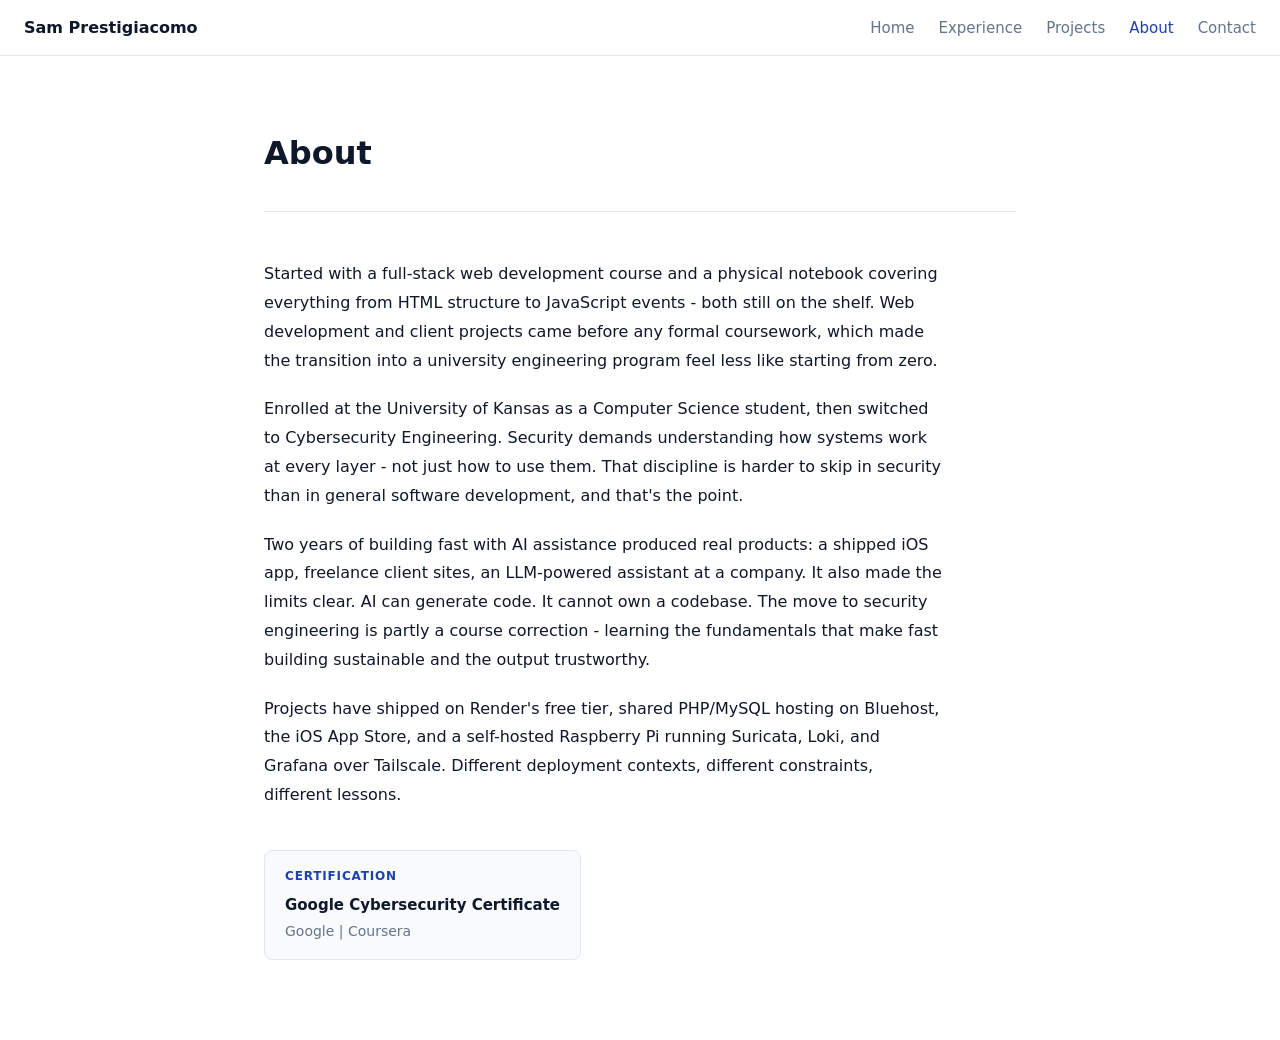
==== about.html @ 347fea8e "Initial commit on personal website" ====
<!DOCTYPE html>
<html lang="en">
<head>
  <meta charset="UTF-8">
  <meta name="viewport" content="width=device-width, initial-scale=1.0">
  <title>About - Sam Prestigiacomo</title>
  <link rel="stylesheet" href="styles.css">
</head>
<body>

  <nav>
    <a href="index.html" class="nav-brand">Sam Prestigiacomo</a>
    <ul class="nav-links">
      <li><a href="index.html">Home</a></li>
      <li><a href="experience.html">Experience</a></li>
      <li><a href="projects.html">Projects</a></li>
      <li><a href="about.html">About</a></li>
      <li><a href="contact.html">Contact</a></li>
    </ul>
  </nav>

  <main>

    <div class="page-header">
      <h1>About</h1>
    </div>

    <div class="about-body">
      <p>Started with a full-stack web development course and a physical notebook covering everything from HTML structure to JavaScript events - both still on the shelf. Web development and client projects came before any formal coursework, which made the transition into a university engineering program feel less like starting from zero.</p>
      <p>Enrolled at the University of Kansas as a Computer Science student, then switched to Cybersecurity Engineering. Security demands understanding how systems work at every layer - not just how to use them. That discipline is harder to skip in security than in general software development, and that's the point.</p>
      <p>Two years of building fast with AI assistance produced real products: a shipped iOS app, freelance client sites, an LLM-powered assistant at a company. It also made the limits clear. AI can generate code. It cannot own a codebase. The move to security engineering is partly a course correction - learning the fundamentals that make fast building sustainable and the output trustworthy.</p>
      <p>Projects have shipped on Render's free tier, shared PHP/MySQL hosting on Bluehost, the iOS App Store, and a self-hosted Raspberry Pi running Suricata, Loki, and Grafana over Tailscale. Different deployment contexts, different constraints, different lessons.</p>
    </div>

    <div class="cert-card">
      <div class="cert-label">Certification</div>
      <div class="cert-name">Google Cybersecurity Certificate</div>
      <div class="cert-meta">Google | Coursera</div>
    </div>

  </main>

  <script src="main.js"></script>
</body>
</html>
---- styles.css ----
*, *::before, *::after {
  box-sizing: border-box;
  margin: 0;
  padding: 0;
}

:root {
  --bg: #ffffff;
  --bg-alt: #f8fafc;
  --text: #0f172a;
  --muted: #64748b;
  --accent: #1e40af;
  --badge-bg: #f1f5f9;
  --badge-text: #475569;
  --border: #e2e8f0;
  --font: system-ui, -apple-system, BlinkMacSystemFont, 'Segoe UI', Roboto, sans-serif;
}

body {
  font-family: var(--font);
  background: var(--bg);
  color: var(--text);
  line-height: 1.6;
}

/* ── NAV ── */

nav {
  position: sticky;
  top: 0;
  z-index: 100;
  background: var(--bg);
  border-bottom: 1px solid var(--border);
  padding: 0 1.5rem;
  display: flex;
  align-items: center;
  justify-content: space-between;
  min-height: 56px;
}

.nav-brand {
  font-weight: 700;
  font-size: 1rem;
  color: var(--text);
  text-decoration: none;
  white-space: nowrap;
  padding: 0.75rem 0;
}

.nav-links {
  display: flex;
  gap: 1.5rem;
  list-style: none;
}

.nav-links a {
  text-decoration: none;
  color: var(--muted);
  font-size: 0.9375rem;
  transition: color 0.15s;
}

.nav-links a:hover,
.nav-links a.active {
  color: var(--accent);
}

@media (max-width: 600px) {
  nav {
    flex-wrap: wrap;
    padding: 0.5rem 1rem;
    gap: 0;
  }

  .nav-brand {
    flex: 1 0 100%;
    padding: 0.375rem 0;
  }

  .nav-links {
    flex: 1 0 100%;
    gap: 0.875rem;
    padding-bottom: 0.5rem;
    flex-wrap: wrap;
  }

  .nav-links a {
    font-size: 0.875rem;
  }
}

/* ── LAYOUT ── */

main {
  max-width: 800px;
  margin: 0 auto;
  padding: 2rem 1.5rem 5rem;
}

/* ── HERO ── */

.hero {
  padding: 4rem 0 3.5rem;
}

.hero h1 {
  font-size: clamp(2rem, 5vw, 3rem);
  font-weight: 800;
  line-height: 1.15;
  margin-bottom: 0.75rem;
}

.hero .tagline {
  font-size: 1.125rem;
  color: var(--muted);
  margin-bottom: 1.75rem;
  max-width: 480px;
}

/* ── BUTTON ── */

.btn {
  display: inline-block;
  padding: 0.625rem 1.25rem;
  background: var(--accent);
  color: #fff;
  border-radius: 6px;
  text-decoration: none;
  font-size: 0.9375rem;
  font-weight: 600;
  transition: opacity 0.15s;
}

.btn:hover {
  opacity: 0.85;
}

/* ── SECTION LABEL ── */

.section-label {
  font-size: 0.75rem;
  font-weight: 700;
  text-transform: uppercase;
  letter-spacing: 0.07em;
  color: var(--muted);
  margin-bottom: 1rem;
}

/* ── HIGHLIGHT CARDS ── */

.cards {
  display: grid;
  grid-template-columns: repeat(auto-fill, minmax(220px, 1fr));
  gap: 1.25rem;
}

.card {
  border: 1px solid var(--border);
  border-radius: 8px;
  padding: 1.25rem;
  text-decoration: none;
  color: inherit;
  background: var(--bg);
  transition: border-color 0.15s, box-shadow 0.15s;
  display: flex;
  flex-direction: column;
  gap: 0.4rem;
}

.card:hover {
  border-color: var(--accent);
  box-shadow: 0 2px 10px rgba(30, 64, 175, 0.08);
}

.card-label {
  font-size: 0.75rem;
  text-transform: uppercase;
  letter-spacing: 0.06em;
  color: var(--accent);
  font-weight: 700;
}

.card h3 {
  font-size: 1rem;
  font-weight: 700;
}

.card p {
  font-size: 0.875rem;
  color: var(--muted);
  line-height: 1.5;
}

/* ── PAGE HEADER ── */

.page-header {
  padding: 2.5rem 0 2rem;
  border-bottom: 1px solid var(--border);
  margin-bottom: 3rem;
}

.page-header h1 {
  font-size: 2rem;
  font-weight: 800;
}

/* ── ENTRY ── */

.entry {
  margin-bottom: 3rem;
  padding-bottom: 3rem;
  border-bottom: 1px solid var(--border);
}

.entry:last-child {
  border-bottom: none;
  margin-bottom: 0;
  padding-bottom: 0;
}

.entry-title {
  font-size: 1.25rem;
  font-weight: 700;
  line-height: 1.3;
}

.entry-title-row {
  display: flex;
  align-items: center;
  flex-wrap: wrap;
  gap: 0.625rem;
  margin-bottom: 0.2rem;
}

.entry-org {
  font-size: 1rem;
  color: var(--accent);
  font-weight: 600;
  margin-bottom: 0.15rem;
}

.entry-meta {
  font-size: 0.875rem;
  color: var(--muted);
  margin-bottom: 1rem;
}

.entry-summary {
  color: var(--muted);
  margin-bottom: 1rem;
  line-height: 1.65;
}

/* ── BADGES ── */

.badges {
  display: flex;
  flex-wrap: wrap;
  gap: 0.375rem;
  margin-bottom: 1.125rem;
}

.badge {
  background: var(--badge-bg);
  color: var(--badge-text);
  font-size: 0.8125rem;
  padding: 0.2rem 0.625rem;
  border-radius: 999px;
  font-weight: 500;
  line-height: 1.6;
}

.badge-status {
  background: #dcfce7;
  color: #166534;
}

/* ── HIGHLIGHTS ── */

ul.highlights {
  padding-left: 1.25rem;
  margin-bottom: 1.25rem;
  display: flex;
  flex-direction: column;
  gap: 0.5rem;
}

ul.highlights li {
  font-size: 0.9375rem;
  line-height: 1.6;
}

/* ── DEEP DIVE ── */

details {
  border: 1px solid var(--border);
  border-radius: 6px;
  overflow: hidden;
}

details summary {
  cursor: pointer;
  padding: 0.75rem 1rem;
  font-weight: 600;
  font-size: 0.9375rem;
  background: var(--bg-alt);
  user-select: none;
  list-style: none;
  display: flex;
  align-items: center;
  gap: 0.5rem;
}

details summary::-webkit-details-marker {
  display: none;
}

details summary::before {
  content: '+';
  font-size: 1.125rem;
  color: var(--accent);
  font-weight: 700;
  width: 1rem;
  text-align: center;
  flex-shrink: 0;
}

details[open] summary::before {
  content: '-';
}

.details-body {
  padding: 1.25rem;
  font-size: 0.9375rem;
  line-height: 1.75;
  color: var(--muted);
  border-top: 1px solid var(--border);
}

.details-body p + p {
  margin-top: 0.875rem;
}

.details-body h4 {
  font-size: 0.875rem;
  font-weight: 700;
  color: var(--text);
  margin-top: 1.125rem;
  margin-bottom: 0.375rem;
}

.details-body h4:first-child {
  margin-top: 0;
}

/* ── ABOUT ── */

.about-body {
  display: flex;
  flex-direction: column;
  gap: 1.25rem;
  max-width: 680px;
}

.about-body p {
  font-size: 1rem;
  line-height: 1.8;
  color: var(--text);
}

.cert-card {
  margin-top: 2.5rem;
  border: 1px solid var(--border);
  border-radius: 8px;
  padding: 1rem 1.25rem;
  background: var(--bg-alt);
  display: inline-flex;
  flex-direction: column;
  gap: 0.2rem;
}

.cert-label {
  font-size: 0.75rem;
  font-weight: 700;
  text-transform: uppercase;
  letter-spacing: 0.07em;
  color: var(--accent);
  margin-bottom: 0.25rem;
}

.cert-name {
  font-weight: 700;
  font-size: 0.9375rem;
  color: var(--text);
}

.cert-meta {
  font-size: 0.875rem;
  color: var(--muted);
}

/* ── CONTACT ── */

.contact-intro {
  font-size: 1rem;
  color: var(--muted);
  margin-top: 0.25rem;
  margin-bottom: 2rem;
}

.contact-list {
  list-style: none;
  display: flex;
  flex-direction: column;
  gap: 1rem;
}

.contact-item {
  display: flex;
  flex-direction: column;
  gap: 0.125rem;
}

.contact-item a {
  text-decoration: none;
  color: var(--accent);
  font-size: 1rem;
  font-weight: 600;
}

.contact-item a:hover {
  text-decoration: underline;
}

.contact-desc {
  font-size: 0.8125rem;
  color: var(--muted);
}
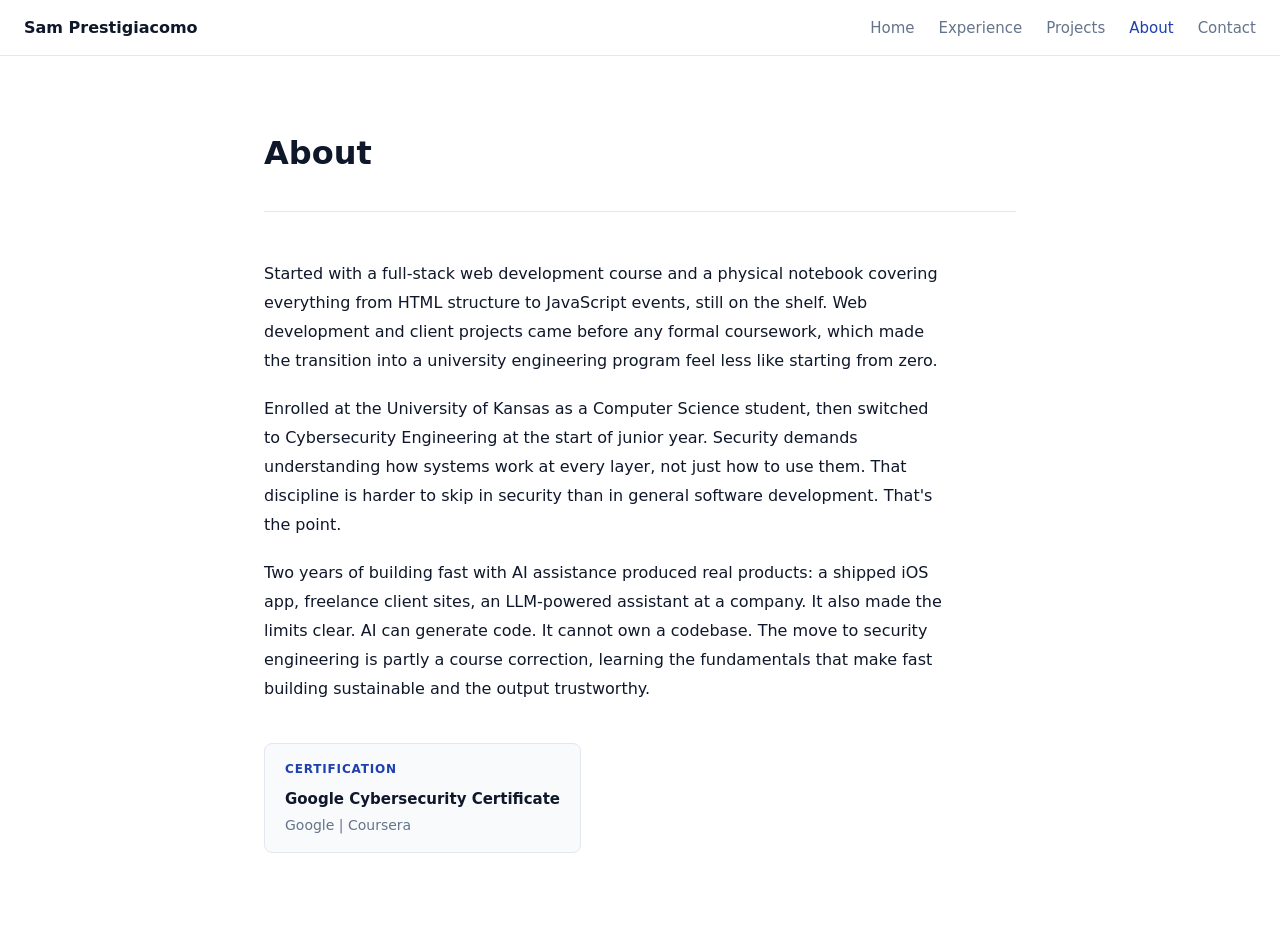
==== commit d9a2636c: "Update about page" ====
--- a/about.html
+++ b/about.html
@@ -26,10 +26,9 @@
     </div>
 
     <div class="about-body">
-      <p>Started with a full-stack web development course and a physical notebook covering everything from HTML structure to JavaScript events - both still on the shelf. Web development and client projects came before any formal coursework, which made the transition into a university engineering program feel less like starting from zero.</p>
-      <p>Enrolled at the University of Kansas as a Computer Science student, then switched to Cybersecurity Engineering. Security demands understanding how systems work at every layer - not just how to use them. That discipline is harder to skip in security than in general software development, and that's the point.</p>
-      <p>Two years of building fast with AI assistance produced real products: a shipped iOS app, freelance client sites, an LLM-powered assistant at a company. It also made the limits clear. AI can generate code. It cannot own a codebase. The move to security engineering is partly a course correction - learning the fundamentals that make fast building sustainable and the output trustworthy.</p>
-      <p>Projects have shipped on Render's free tier, shared PHP/MySQL hosting on Bluehost, the iOS App Store, and a self-hosted Raspberry Pi running Suricata, Loki, and Grafana over Tailscale. Different deployment contexts, different constraints, different lessons.</p>
+      <p>Started with a full-stack web development course and a physical notebook covering everything from HTML structure to JavaScript events, still on the shelf. Web development and client projects came before any formal coursework, which made the transition into a university engineering program feel less like starting from zero.</p>
+      <p>Enrolled at the University of Kansas as a Computer Science student, then switched to Cybersecurity Engineering at the start of junior year. Security demands understanding how systems work at every layer, not just how to use them. That discipline is harder to skip in security than in general software development. That's the point.</p>
+      <p>Two years of building fast with AI assistance produced real products: a shipped iOS app, freelance client sites, an LLM-powered assistant at a company. It also made the limits clear. AI can generate code. It cannot own a codebase. The move to security engineering is partly a course correction, learning the fundamentals that make fast building sustainable and the output trustworthy.</p>
     </div>
 
     <div class="cert-card">
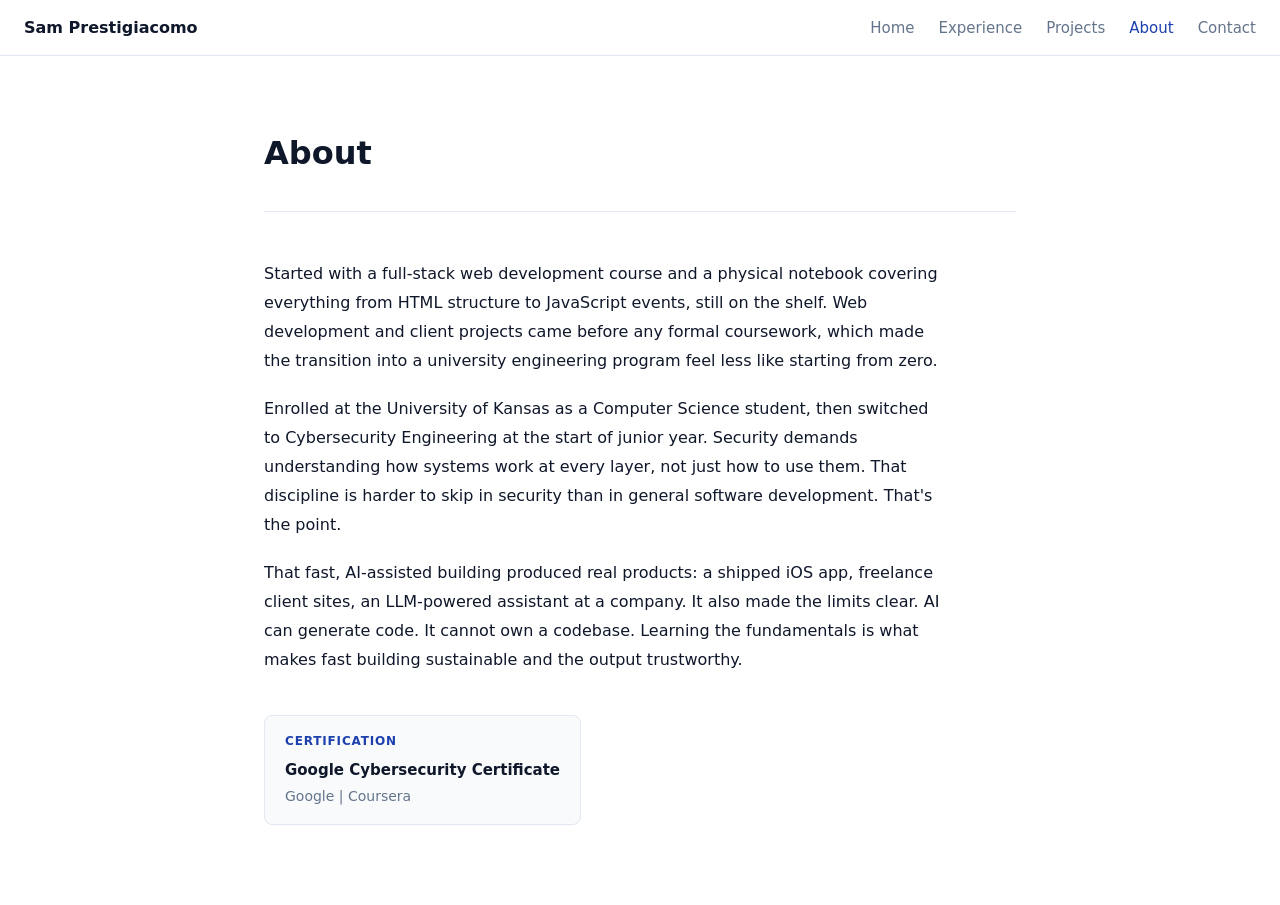
==== commit e4589fa0: "update about page 2.0" ====
--- a/about.html
+++ b/about.html
@@ -28,7 +28,7 @@
     <div class="about-body">
       <p>Started with a full-stack web development course and a physical notebook covering everything from HTML structure to JavaScript events, still on the shelf. Web development and client projects came before any formal coursework, which made the transition into a university engineering program feel less like starting from zero.</p>
       <p>Enrolled at the University of Kansas as a Computer Science student, then switched to Cybersecurity Engineering at the start of junior year. Security demands understanding how systems work at every layer, not just how to use them. That discipline is harder to skip in security than in general software development. That's the point.</p>
-      <p>Two years of building fast with AI assistance produced real products: a shipped iOS app, freelance client sites, an LLM-powered assistant at a company. It also made the limits clear. AI can generate code. It cannot own a codebase. The move to security engineering is partly a course correction, learning the fundamentals that make fast building sustainable and the output trustworthy.</p>
+      <p>That fast, AI-assisted building produced real products: a shipped iOS app, freelance client sites, an LLM-powered assistant at a company. It also made the limits clear. AI can generate code. It cannot own a codebase. Learning the fundamentals is what makes fast building sustainable and the output trustworthy.</p>
     </div>
 
     <div class="cert-card">
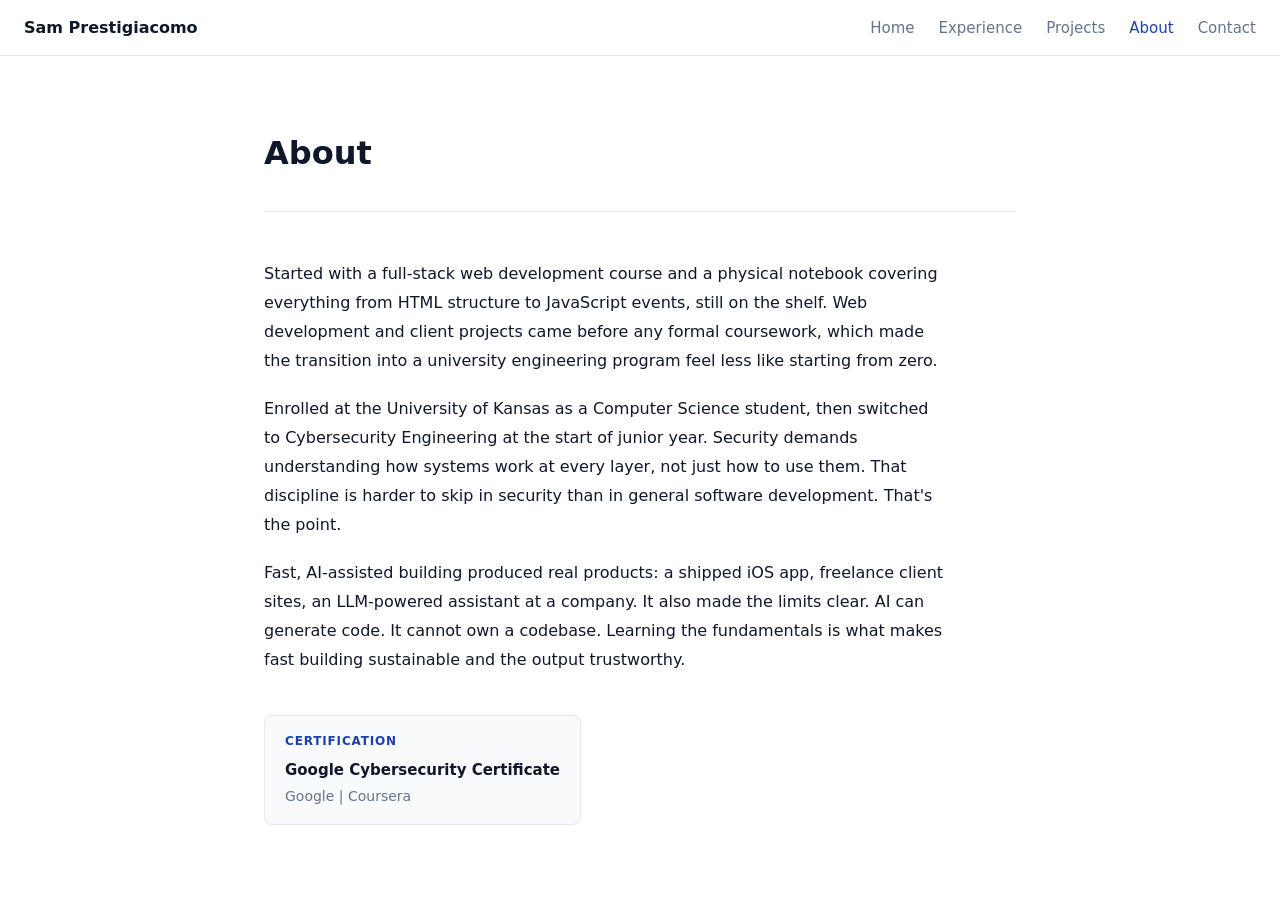
==== commit beee8ab1: "update about page 3.0" ====
--- a/about.html
+++ b/about.html
@@ -28,7 +28,7 @@
     <div class="about-body">
       <p>Started with a full-stack web development course and a physical notebook covering everything from HTML structure to JavaScript events, still on the shelf. Web development and client projects came before any formal coursework, which made the transition into a university engineering program feel less like starting from zero.</p>
       <p>Enrolled at the University of Kansas as a Computer Science student, then switched to Cybersecurity Engineering at the start of junior year. Security demands understanding how systems work at every layer, not just how to use them. That discipline is harder to skip in security than in general software development. That's the point.</p>
-      <p>That fast, AI-assisted building produced real products: a shipped iOS app, freelance client sites, an LLM-powered assistant at a company. It also made the limits clear. AI can generate code. It cannot own a codebase. Learning the fundamentals is what makes fast building sustainable and the output trustworthy.</p>
+      <p>Fast, AI-assisted building produced real products: a shipped iOS app, freelance client sites, an LLM-powered assistant at a company. It also made the limits clear. AI can generate code. It cannot own a codebase. Learning the fundamentals is what makes fast building sustainable and the output trustworthy.</p>
     </div>
 
     <div class="cert-card">
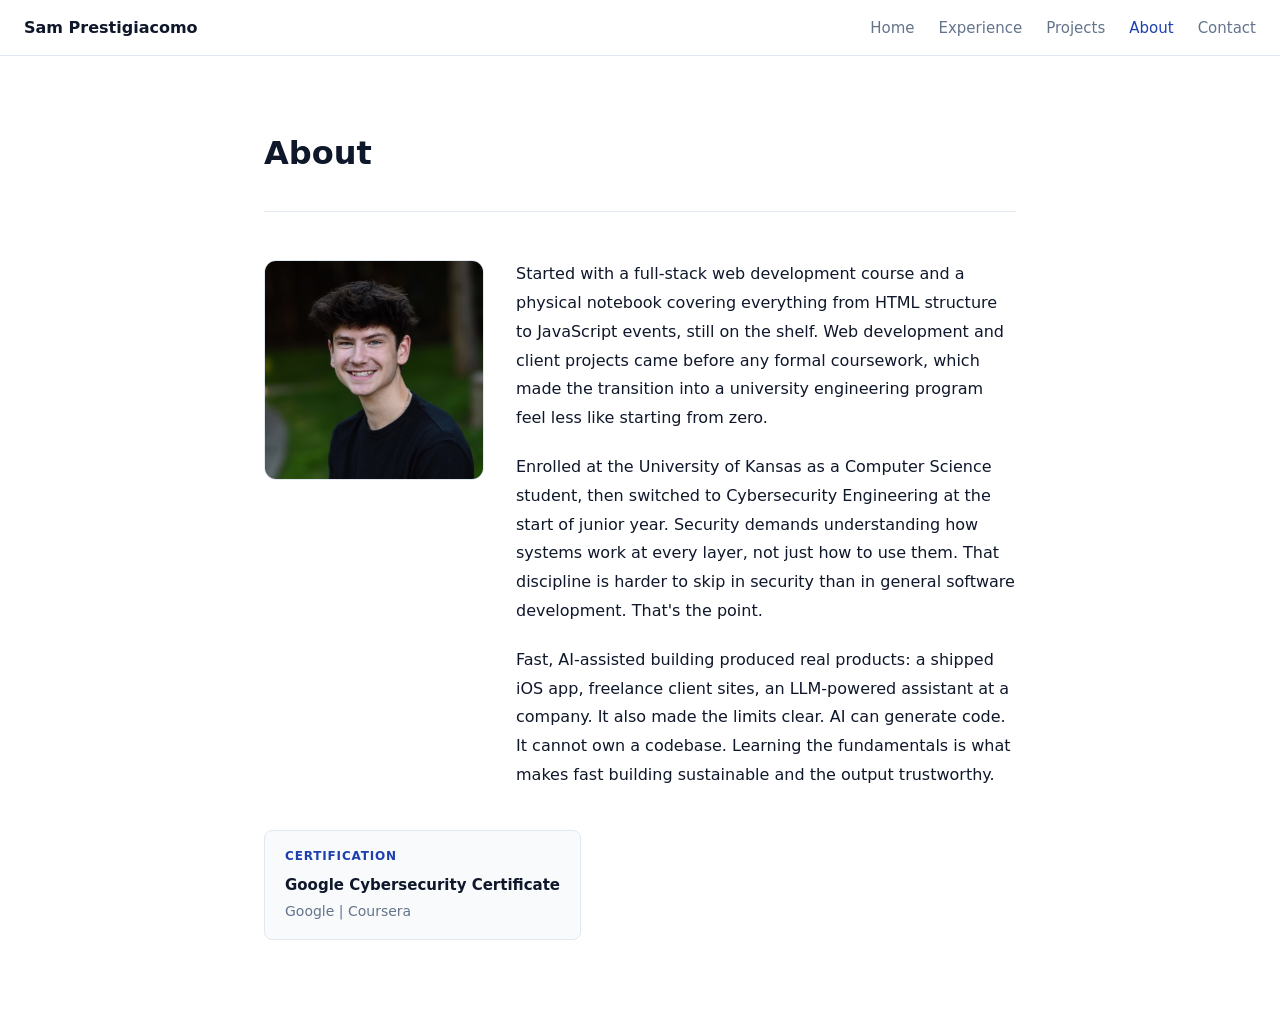
==== commit b09b3e0f: "Add headshot to about page" ====
--- a/about.html
+++ b/about.html
@@ -25,10 +25,22 @@
       <h1>About</h1>
     </div>
 
-    <div class="about-body">
-      <p>Started with a full-stack web development course and a physical notebook covering everything from HTML structure to JavaScript events, still on the shelf. Web development and client projects came before any formal coursework, which made the transition into a university engineering program feel less like starting from zero.</p>
-      <p>Enrolled at the University of Kansas as a Computer Science student, then switched to Cybersecurity Engineering at the start of junior year. Security demands understanding how systems work at every layer, not just how to use them. That discipline is harder to skip in security than in general software development. That's the point.</p>
-      <p>Fast, AI-assisted building produced real products: a shipped iOS app, freelance client sites, an LLM-powered assistant at a company. It also made the limits clear. AI can generate code. It cannot own a codebase. Learning the fundamentals is what makes fast building sustainable and the output trustworthy.</p>
+    <div class="about-intro">
+      <figure class="about-photo">
+        <img
+          src="resources/pic.JPG"
+          alt="Headshot of Sam Prestigiacomo"
+          width="280"
+          height="280"
+          loading="lazy"
+        >
+      </figure>
+
+      <div class="about-body">
+        <p>Started with a full-stack web development course and a physical notebook covering everything from HTML structure to JavaScript events, still on the shelf. Web development and client projects came before any formal coursework, which made the transition into a university engineering program feel less like starting from zero.</p>
+        <p>Enrolled at the University of Kansas as a Computer Science student, then switched to Cybersecurity Engineering at the start of junior year. Security demands understanding how systems work at every layer, not just how to use them. That discipline is harder to skip in security than in general software development. That's the point.</p>
+        <p>Fast, AI-assisted building produced real products: a shipped iOS app, freelance client sites, an LLM-powered assistant at a company. It also made the limits clear. AI can generate code. It cannot own a codebase. Learning the fundamentals is what makes fast building sustainable and the output trustworthy.</p>
+      </div>
     </div>
 
     <div class="cert-card">
--- a/styles.css
+++ b/styles.css
@@ -355,17 +355,53 @@
 
 /* ── ABOUT ── */
 
+.about-intro {
+  display: flex;
+  align-items: flex-start;
+  gap: 2rem;
+}
+
+.about-photo {
+  flex-shrink: 0;
+  margin: 0;
+}
+
+.about-photo img {
+  display: block;
+  width: 220px;
+  height: 220px;
+  object-fit: cover;
+  object-position: center top;
+  border-radius: 12px;
+  border: 1px solid var(--border);
+}
+
 .about-body {
   display: flex;
   flex-direction: column;
   gap: 1.25rem;
-  max-width: 680px;
+  flex: 1;
+  min-width: 0;
 }
 
 .about-body p {
   font-size: 1rem;
   line-height: 1.8;
   color: var(--text);
+}
+
+@media (max-width: 640px) {
+  .about-intro {
+    flex-direction: column;
+    align-items: center;
+    gap: 1.5rem;
+  }
+
+  .about-photo img {
+    width: min(280px, 100%);
+    height: auto;
+    aspect-ratio: 1 / 1;
+  }
 }
 
 .cert-card {
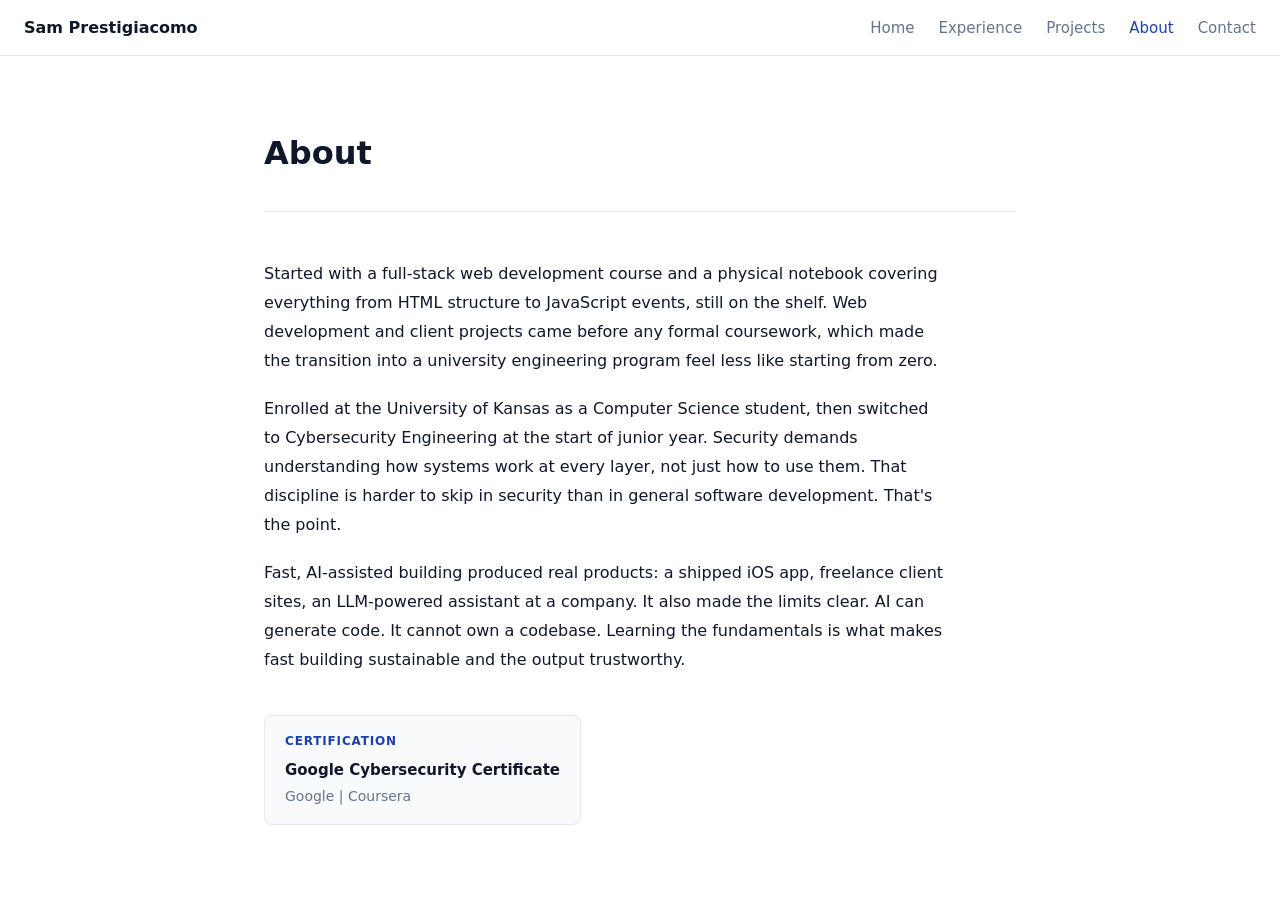
==== commit dae2cf65: "Remove headshot from about page. Revert the photo layout and delete pic.JPG to keep the about page t" ====
--- a/about.html
+++ b/about.html
@@ -25,22 +25,10 @@
       <h1>About</h1>
     </div>
 
-    <div class="about-intro">
-      <figure class="about-photo">
-        <img
-          src="resources/pic.JPG"
-          alt="Headshot of Sam Prestigiacomo"
-          width="280"
-          height="280"
-          loading="lazy"
-        >
-      </figure>
-
-      <div class="about-body">
-        <p>Started with a full-stack web development course and a physical notebook covering everything from HTML structure to JavaScript events, still on the shelf. Web development and client projects came before any formal coursework, which made the transition into a university engineering program feel less like starting from zero.</p>
-        <p>Enrolled at the University of Kansas as a Computer Science student, then switched to Cybersecurity Engineering at the start of junior year. Security demands understanding how systems work at every layer, not just how to use them. That discipline is harder to skip in security than in general software development. That's the point.</p>
-        <p>Fast, AI-assisted building produced real products: a shipped iOS app, freelance client sites, an LLM-powered assistant at a company. It also made the limits clear. AI can generate code. It cannot own a codebase. Learning the fundamentals is what makes fast building sustainable and the output trustworthy.</p>
-      </div>
+    <div class="about-body">
+      <p>Started with a full-stack web development course and a physical notebook covering everything from HTML structure to JavaScript events, still on the shelf. Web development and client projects came before any formal coursework, which made the transition into a university engineering program feel less like starting from zero.</p>
+      <p>Enrolled at the University of Kansas as a Computer Science student, then switched to Cybersecurity Engineering at the start of junior year. Security demands understanding how systems work at every layer, not just how to use them. That discipline is harder to skip in security than in general software development. That's the point.</p>
+      <p>Fast, AI-assisted building produced real products: a shipped iOS app, freelance client sites, an LLM-powered assistant at a company. It also made the limits clear. AI can generate code. It cannot own a codebase. Learning the fundamentals is what makes fast building sustainable and the output trustworthy.</p>
     </div>
 
     <div class="cert-card">
--- a/styles.css
+++ b/styles.css
@@ -355,53 +355,17 @@
 
 /* ── ABOUT ── */
 
-.about-intro {
-  display: flex;
-  align-items: flex-start;
-  gap: 2rem;
-}
-
-.about-photo {
-  flex-shrink: 0;
-  margin: 0;
-}
-
-.about-photo img {
-  display: block;
-  width: 220px;
-  height: 220px;
-  object-fit: cover;
-  object-position: center top;
-  border-radius: 12px;
-  border: 1px solid var(--border);
-}
-
 .about-body {
   display: flex;
   flex-direction: column;
   gap: 1.25rem;
-  flex: 1;
-  min-width: 0;
+  max-width: 680px;
 }
 
 .about-body p {
   font-size: 1rem;
   line-height: 1.8;
   color: var(--text);
-}
-
-@media (max-width: 640px) {
-  .about-intro {
-    flex-direction: column;
-    align-items: center;
-    gap: 1.5rem;
-  }
-
-  .about-photo img {
-    width: min(280px, 100%);
-    height: auto;
-    aspect-ratio: 1 / 1;
-  }
 }
 
 .cert-card {
